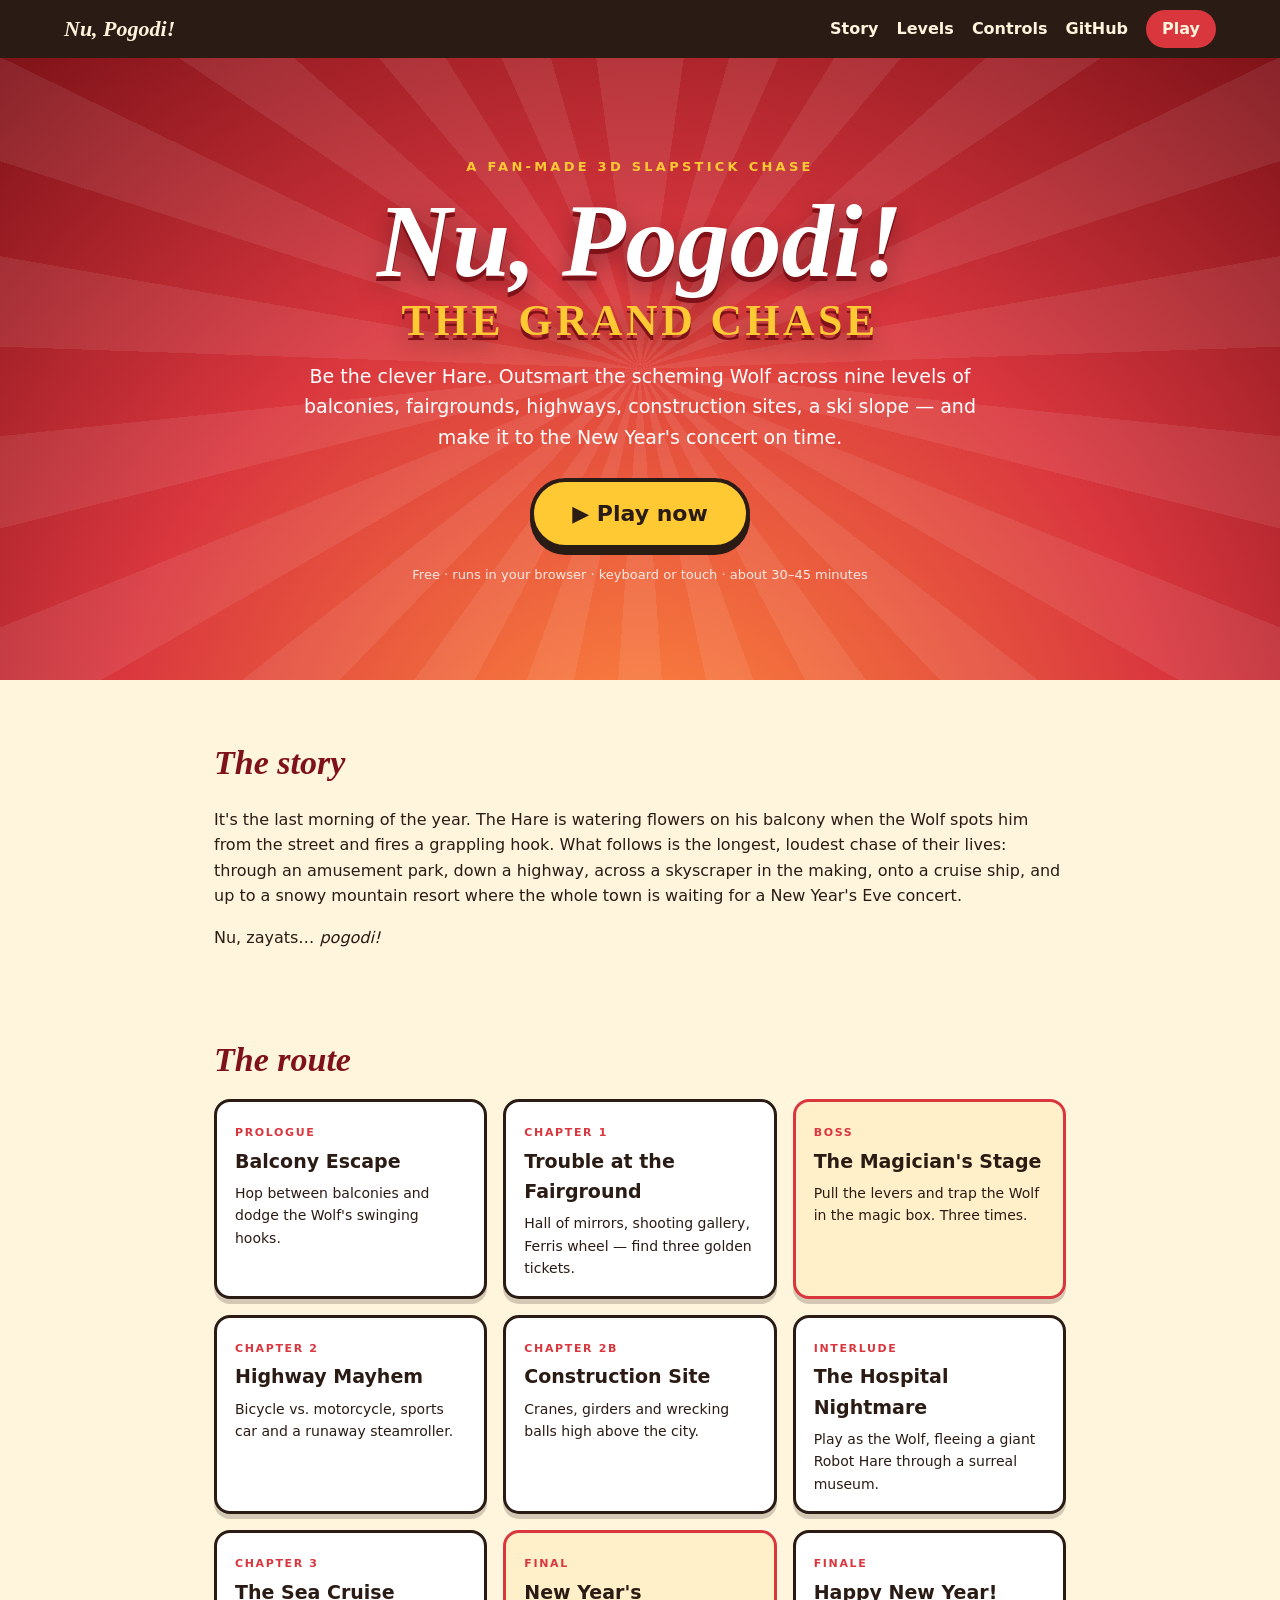
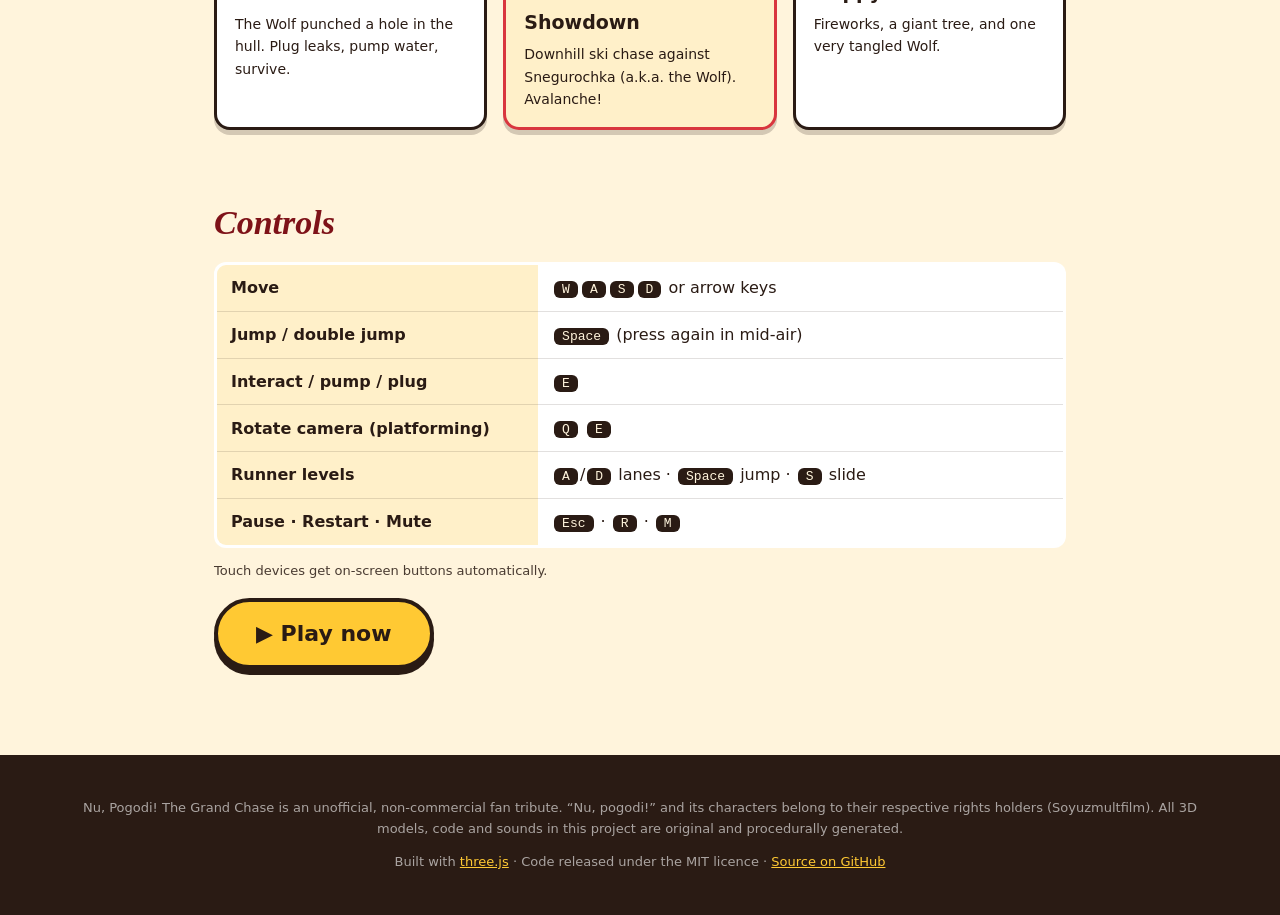
==== index.html @ 2bdf7ccc "Add Nu, Pogodi! The Grand Chase: 3D browser game and website Nine playable levels (platformer, boss " ====
<!doctype html>
<html lang="en">
<head>
  <meta charset="utf-8">
  <meta name="viewport" content="width=device-width, initial-scale=1">
  <title>Nu, Pogodi! The Grand Chase – a free 3D browser game</title>
  <meta name="description" content="Nu, Pogodi! The Grand Chase: a free, fan-made 3D slapstick action-platformer. Outwit the Wolf across six locations and reach the New Year's concert on time. Plays in your browser.">
  <meta property="og:title" content="Nu, Pogodi! The Grand Chase">
  <meta property="og:description" content="Free fan-made 3D slapstick chase game – play instantly in your browser.">
  <meta property="og:type" content="website">
  <link rel="icon" href="favicon.svg" type="image/svg+xml">
  <link rel="stylesheet" href="css/site.css">
</head>
<body>
  <header class="top">
    <a class="brand" href="#top">Nu, Pogodi!</a>
    <nav>
      <a href="#story">Story</a><a href="#levels">Levels</a><a href="#controls">Controls</a>
      <a id="gh-link" href="https://github.com/" rel="noopener">GitHub</a>
      <a class="cta-s" href="play.html">Play</a>
    </nav>
  </header>

  <main id="top">
    <section class="hero">
      <div class="burst" aria-hidden="true"></div>
      <p class="kicker">A fan-made 3D slapstick chase</p>
      <h1>Nu, Pogodi!<small>The Grand Chase</small></h1>
      <p class="lead">Be the clever Hare. Outsmart the scheming Wolf across nine levels of balconies, fairgrounds, highways, construction sites, a ski slope — and make it to the New Year's concert on time.</p>
      <p><a class="cta" href="play.html">▶ Play now</a></p>
      <p class="fine">Free · runs in your browser · keyboard or touch · about 30–45 minutes</p>
    </section>

    <section id="story" class="wrap">
      <h2>The story</h2>
      <p>It's the last morning of the year. The Hare is watering flowers on his balcony when the Wolf spots him from the street and fires a grappling hook. What follows is the longest, loudest chase of their lives: through an amusement park, down a highway, across a skyscraper in the making, onto a cruise ship, and up to a snowy mountain resort where the whole town is waiting for a New Year's Eve concert.</p>
      <p>Nu, zayats… <em>pogodi!</em></p>
    </section>

    <section id="levels" class="wrap">
      <h2>The route</h2>
      <div class="grid">
        <article><span>Prologue</span><h3>Balcony Escape</h3><p>Hop between balconies and dodge the Wolf's swinging hooks.</p></article>
        <article><span>Chapter 1</span><h3>Trouble at the Fairground</h3><p>Hall of mirrors, shooting gallery, Ferris wheel — find three golden tickets.</p></article>
        <article class="boss"><span>Boss</span><h3>The Magician's Stage</h3><p>Pull the levers and trap the Wolf in the magic box. Three times.</p></article>
        <article><span>Chapter 2</span><h3>Highway Mayhem</h3><p>Bicycle vs. motorcycle, sports car and a runaway steamroller.</p></article>
        <article><span>Chapter 2b</span><h3>Construction Site</h3><p>Cranes, girders and wrecking balls high above the city.</p></article>
        <article><span>Interlude</span><h3>The Hospital Nightmare</h3><p>Play as the Wolf, fleeing a giant Robot Hare through a surreal museum.</p></article>
        <article><span>Chapter 3</span><h3>The Sea Cruise</h3><p>The Wolf punched a hole in the hull. Plug leaks, pump water, survive.</p></article>
        <article class="boss"><span>Final</span><h3>New Year's Showdown</h3><p>Downhill ski chase against Snegurochka (a.k.a. the Wolf). Avalanche!</p></article>
        <article><span>Finale</span><h3>Happy New Year!</h3><p>Fireworks, a giant tree, and one very tangled Wolf.</p></article>
      </div>
    </section>

    <section id="controls" class="wrap">
      <h2>Controls</h2>
      <table>
        <tr><th>Move</th><td><kbd>W</kbd><kbd>A</kbd><kbd>S</kbd><kbd>D</kbd> or arrow keys</td></tr>
        <tr><th>Jump / double jump</th><td><kbd>Space</kbd> (press again in mid-air)</td></tr>
        <tr><th>Interact / pump / plug</th><td><kbd>E</kbd></td></tr>
        <tr><th>Rotate camera (platforming)</th><td><kbd>Q</kbd> <kbd>E</kbd></td></tr>
        <tr><th>Runner levels</th><td><kbd>A</kbd>/<kbd>D</kbd> lanes · <kbd>Space</kbd> jump · <kbd>S</kbd> slide</td></tr>
        <tr><th>Pause · Restart · Mute</th><td><kbd>Esc</kbd> · <kbd>R</kbd> · <kbd>M</kbd></td></tr>
      </table>
      <p class="fine">Touch devices get on-screen buttons automatically.</p>
      <p><a class="cta" href="play.html">▶ Play now</a></p>
    </section>
  </main>

  <footer>
    <p>Nu, Pogodi! The Grand Chase is an unofficial, non-commercial fan tribute. “Nu, pogodi!” and its characters belong to their respective rights holders (Soyuzmultfilm). All 3D models, code and sounds in this project are original and procedurally generated.</p>
    <p>Built with <a href="https://threejs.org" rel="noopener">three.js</a> · Code released under the MIT licence · <a id="gh-link2" href="https://github.com/" rel="noopener">Source on GitHub</a></p>
  </footer>

  <script>
    // Point the GitHub links at the repo this site is served from (github.io/<user>/<repo>/)
    (function () {
      var h = location.hostname, m = h.match(/^([^.]+)\.github\.io$/);
      if (!m) return;
      var repo = location.pathname.split('/').filter(Boolean)[0];
      var url = 'https://github.com/' + m[1] + (repo ? '/' + repo : '');
      ['gh-link', 'gh-link2'].forEach(function (id) { var a = document.getElementById(id); if (a) a.href = url; });
    })();
  </script>
</body>
</html>
---- css/site.css ----
:root { --red:#d9363e; --dark:#7e1218; --cream:#fff4dc; --ink:#2a1b14; --gold:#ffc933; --sky:#ffd9a8; }
* { box-sizing: border-box; }
html { scroll-behavior: smooth; }
body { margin: 0; background: var(--cream); color: var(--ink); font-family: "Trebuchet MS", "Segoe UI", system-ui, sans-serif; line-height: 1.6; }
a { color: var(--red); }
.top { position: sticky; top: 0; z-index: 5; display: flex; align-items: center; justify-content: space-between; gap: 12px; padding: 10px 5vw; background: var(--ink); color: var(--cream); }
.top a { color: var(--cream); text-decoration: none; font-weight: 700; }
.brand { font-family: Georgia, serif; font-style: italic; font-size: 22px; }
.top nav { display: flex; gap: 18px; align-items: center; flex-wrap: wrap; }
.top nav a:hover { color: var(--gold); }
.cta-s { background: var(--red); padding: 6px 16px; border-radius: 999px; }

.hero { position: relative; overflow: hidden; text-align: center; padding: 11vh 6vw 9vh; color: #fff; background: radial-gradient(circle at 50% 120%, #ff8a3d, var(--red) 55%, var(--dark)); }
.burst { position: absolute; inset: -50%; background: repeating-conic-gradient(#ffffff14 0 8deg, #0000 8deg 16deg); animation: spin 90s linear infinite; }
@keyframes spin { to { transform: rotate(360deg); } }
.hero > *:not(.burst) { position: relative; }
.kicker { text-transform: uppercase; letter-spacing: .25em; font-size: 13px; font-weight: 800; color: var(--gold); margin: 0; }
h1 { font-family: Georgia, "Times New Roman", serif; font-style: italic; font-size: clamp(44px, 10vw, 104px); line-height: 1; margin: 12px 0 18px; text-shadow: 0 5px 0 var(--dark), 0 10px 24px #0006; }
h1 small { display: block; font-size: .42em; letter-spacing: .08em; color: var(--gold); margin-top: 6px; font-style: normal; font-weight: 900; text-transform: uppercase; }
.lead { max-width: 680px; margin: 0 auto 26px; font-size: 19px; }
.cta { display: inline-block; background: var(--gold); color: var(--ink); text-decoration: none; font-weight: 900; font-size: 22px; padding: 14px 38px; border-radius: 999px; border: 4px solid var(--ink); box-shadow: 0 6px 0 var(--ink); transition: transform .1s, box-shadow .1s; }
.cta:hover { transform: translateY(3px); box-shadow: 0 3px 0 var(--ink); }
.fine { font-size: 13px; opacity: .85; }

.wrap { max-width: 980px; margin: 0 auto; padding: 56px 5vw 10px; }
h2 { font-family: Georgia, serif; font-style: italic; font-size: 34px; margin: 0 0 12px; color: var(--dark); }
.grid { display: grid; grid-template-columns: repeat(auto-fill, minmax(250px, 1fr)); gap: 16px; }
article { background: #fff; border: 3px solid var(--ink); border-radius: 16px; padding: 16px 18px; box-shadow: 0 5px 0 #2a1b1433; }
article span { font-size: 11px; font-weight: 800; letter-spacing: .15em; text-transform: uppercase; color: var(--red); }
article h3 { margin: 2px 0 6px; font-size: 19px; }
article p { margin: 0; font-size: 14px; }
article.boss { background: #fff0c9; border-color: var(--red); }
table { border-collapse: collapse; width: 100%; background: #fff; border-radius: 12px; overflow: hidden; border: 3px solid var(--ink); }
th, td { padding: 10px 14px; text-align: left; border-bottom: 1px solid #2a1b1422; }
th { width: 38%; background: #fff0c9; }
kbd { background: var(--ink); color: var(--cream); border-radius: 6px; padding: 1px 8px; margin: 0 2px; font-size: 13px; }
footer { margin-top: 60px; padding: 30px 6vw; background: var(--ink); color: #fff9; font-size: 13px; text-align: center; }
footer a { color: var(--gold); }
@media (prefers-reduced-motion: reduce) { .burst { animation: none; } html { scroll-behavior: auto; } }
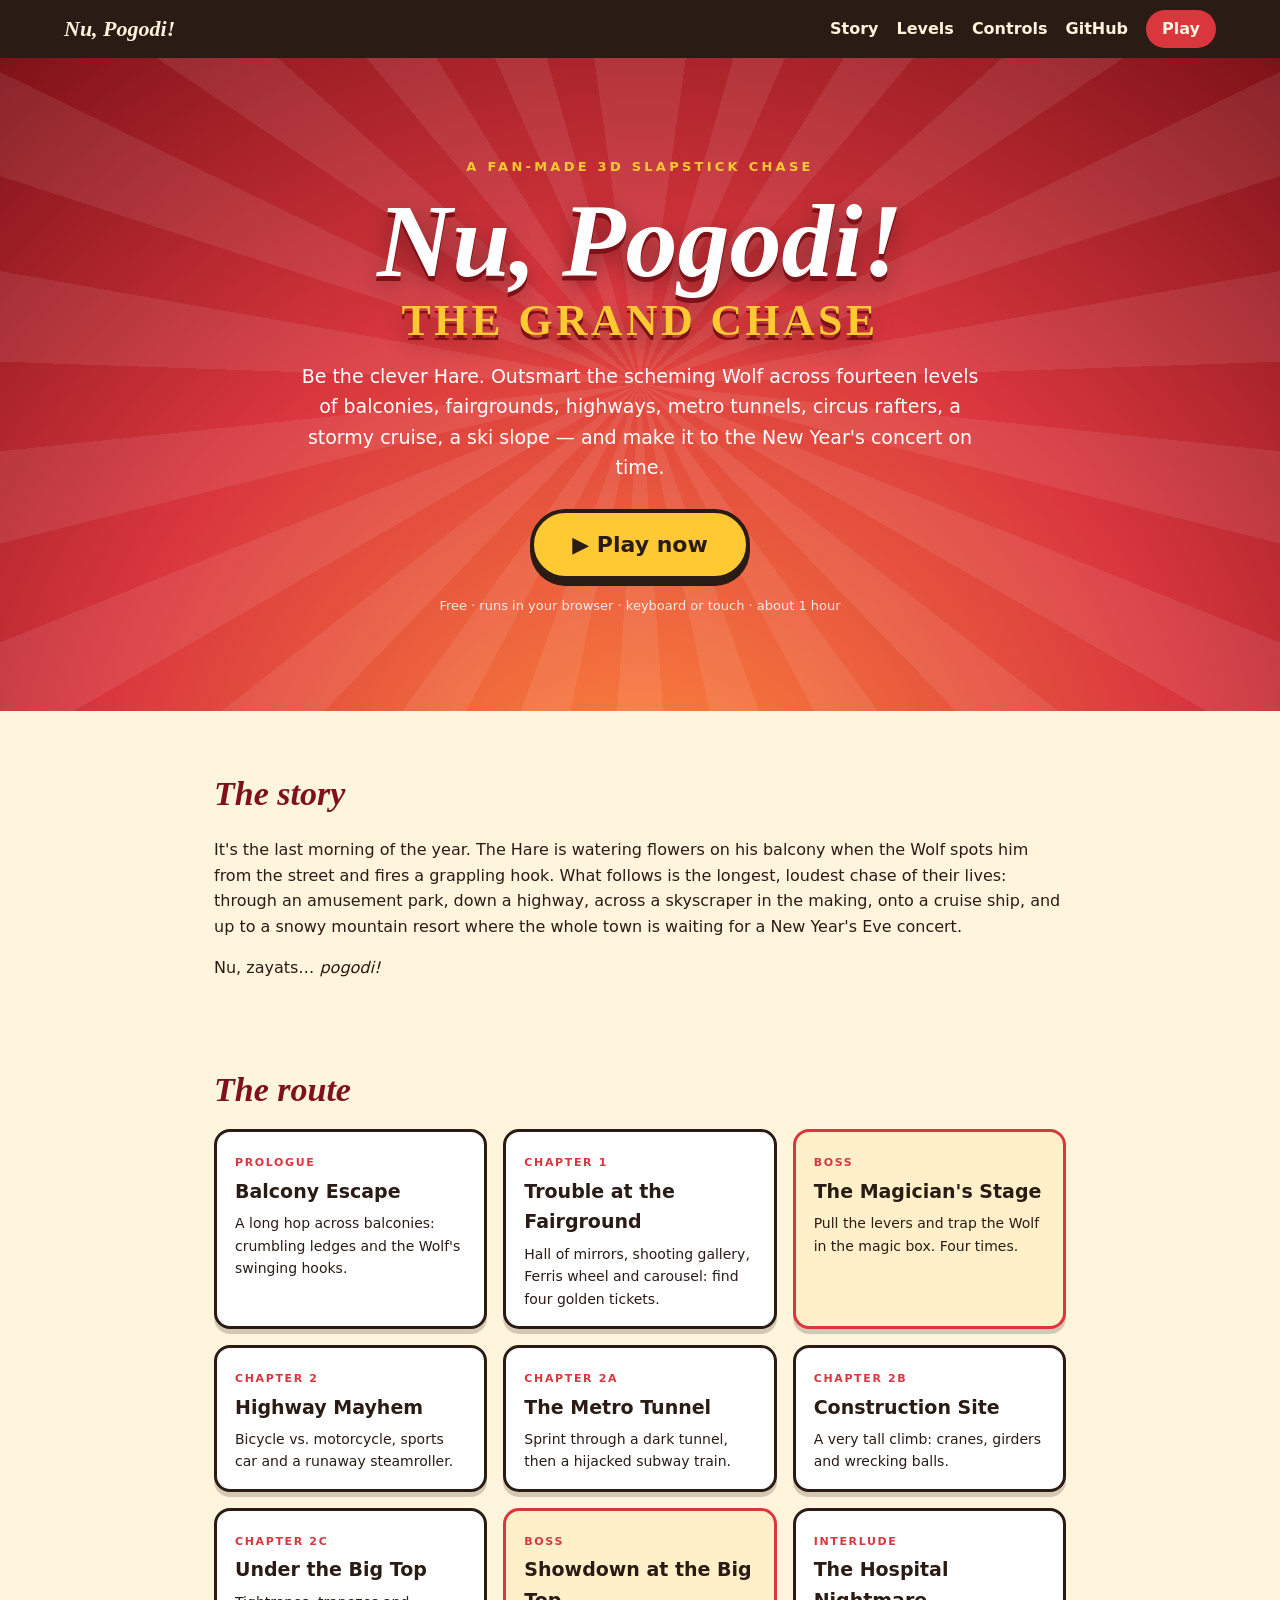
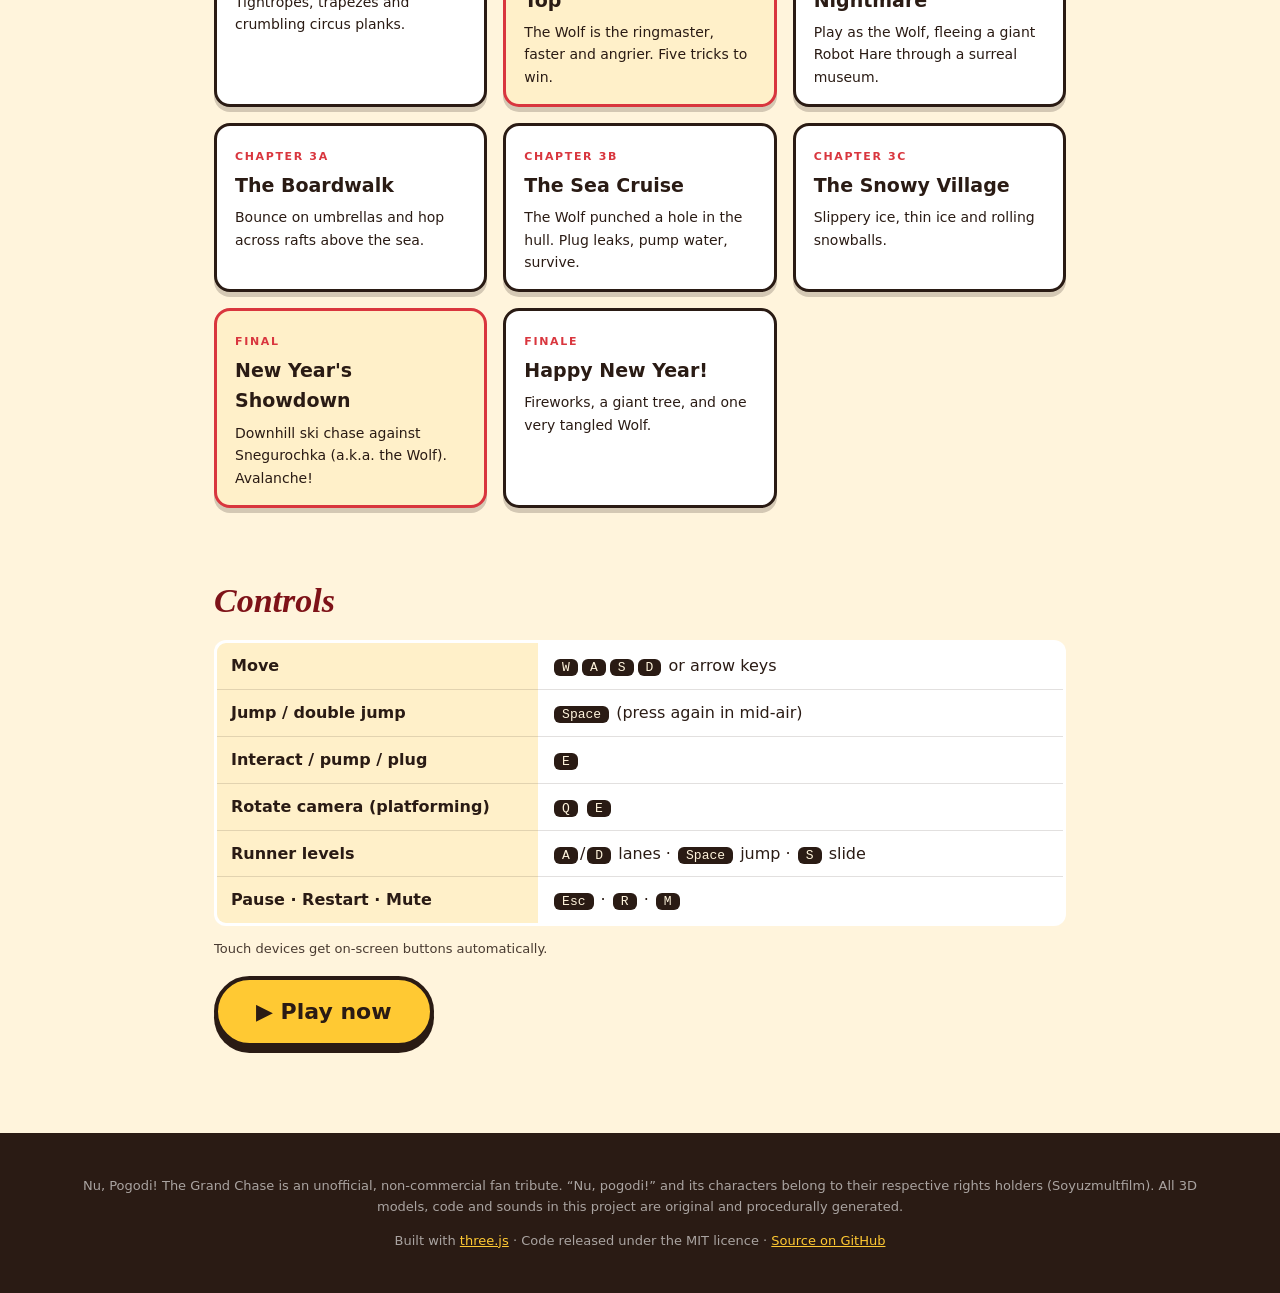
==== commit 7c56eef6: "Add five new levels, lengthen platformer/boss/ship levels New: metro tunnel runner, circus platforme" ====
--- a/index.html
+++ b/index.html
@@ -26,9 +26,9 @@
       <div class="burst" aria-hidden="true"></div>
       <p class="kicker">A fan-made 3D slapstick chase</p>
       <h1>Nu, Pogodi!<small>The Grand Chase</small></h1>
-      <p class="lead">Be the clever Hare. Outsmart the scheming Wolf across nine levels of balconies, fairgrounds, highways, construction sites, a ski slope — and make it to the New Year's concert on time.</p>
+      <p class="lead">Be the clever Hare. Outsmart the scheming Wolf across fourteen levels of balconies, fairgrounds, highways, metro tunnels, circus rafters, a stormy cruise, a ski slope — and make it to the New Year's concert on time.</p>
       <p><a class="cta" href="play.html">▶ Play now</a></p>
-      <p class="fine">Free · runs in your browser · keyboard or touch · about 30–45 minutes</p>
+      <p class="fine">Free · runs in your browser · keyboard or touch · about 1 hour</p>
     </section>
 
     <section id="story" class="wrap">
@@ -40,13 +40,18 @@
     <section id="levels" class="wrap">
       <h2>The route</h2>
       <div class="grid">
-        <article><span>Prologue</span><h3>Balcony Escape</h3><p>Hop between balconies and dodge the Wolf's swinging hooks.</p></article>
-        <article><span>Chapter 1</span><h3>Trouble at the Fairground</h3><p>Hall of mirrors, shooting gallery, Ferris wheel — find three golden tickets.</p></article>
-        <article class="boss"><span>Boss</span><h3>The Magician's Stage</h3><p>Pull the levers and trap the Wolf in the magic box. Three times.</p></article>
+        <article><span>Prologue</span><h3>Balcony Escape</h3><p>A long hop across balconies: crumbling ledges and the Wolf's swinging hooks.</p></article>
+        <article><span>Chapter 1</span><h3>Trouble at the Fairground</h3><p>Hall of mirrors, shooting gallery, Ferris wheel and carousel: find four golden tickets.</p></article>
+        <article class="boss"><span>Boss</span><h3>The Magician's Stage</h3><p>Pull the levers and trap the Wolf in the magic box. Four times.</p></article>
         <article><span>Chapter 2</span><h3>Highway Mayhem</h3><p>Bicycle vs. motorcycle, sports car and a runaway steamroller.</p></article>
-        <article><span>Chapter 2b</span><h3>Construction Site</h3><p>Cranes, girders and wrecking balls high above the city.</p></article>
+        <article><span>Chapter 2a</span><h3>The Metro Tunnel</h3><p>Sprint through a dark tunnel, then a hijacked subway train.</p></article>
+        <article><span>Chapter 2b</span><h3>Construction Site</h3><p>A very tall climb: cranes, girders and wrecking balls.</p></article>
+        <article><span>Chapter 2c</span><h3>Under the Big Top</h3><p>Tightropes, trapezes and crumbling circus planks.</p></article>
+        <article class="boss"><span>Boss</span><h3>Showdown at the Big Top</h3><p>The Wolf is the ringmaster, faster and angrier. Five tricks to win.</p></article>
         <article><span>Interlude</span><h3>The Hospital Nightmare</h3><p>Play as the Wolf, fleeing a giant Robot Hare through a surreal museum.</p></article>
-        <article><span>Chapter 3</span><h3>The Sea Cruise</h3><p>The Wolf punched a hole in the hull. Plug leaks, pump water, survive.</p></article>
+        <article><span>Chapter 3a</span><h3>The Boardwalk</h3><p>Bounce on umbrellas and hop across rafts above the sea.</p></article>
+        <article><span>Chapter 3b</span><h3>The Sea Cruise</h3><p>The Wolf punched a hole in the hull. Plug leaks, pump water, survive.</p></article>
+        <article><span>Chapter 3c</span><h3>The Snowy Village</h3><p>Slippery ice, thin ice and rolling snowballs.</p></article>
         <article class="boss"><span>Final</span><h3>New Year's Showdown</h3><p>Downhill ski chase against Snegurochka (a.k.a. the Wolf). Avalanche!</p></article>
         <article><span>Finale</span><h3>Happy New Year!</h3><p>Fireworks, a giant tree, and one very tangled Wolf.</p></article>
       </div>
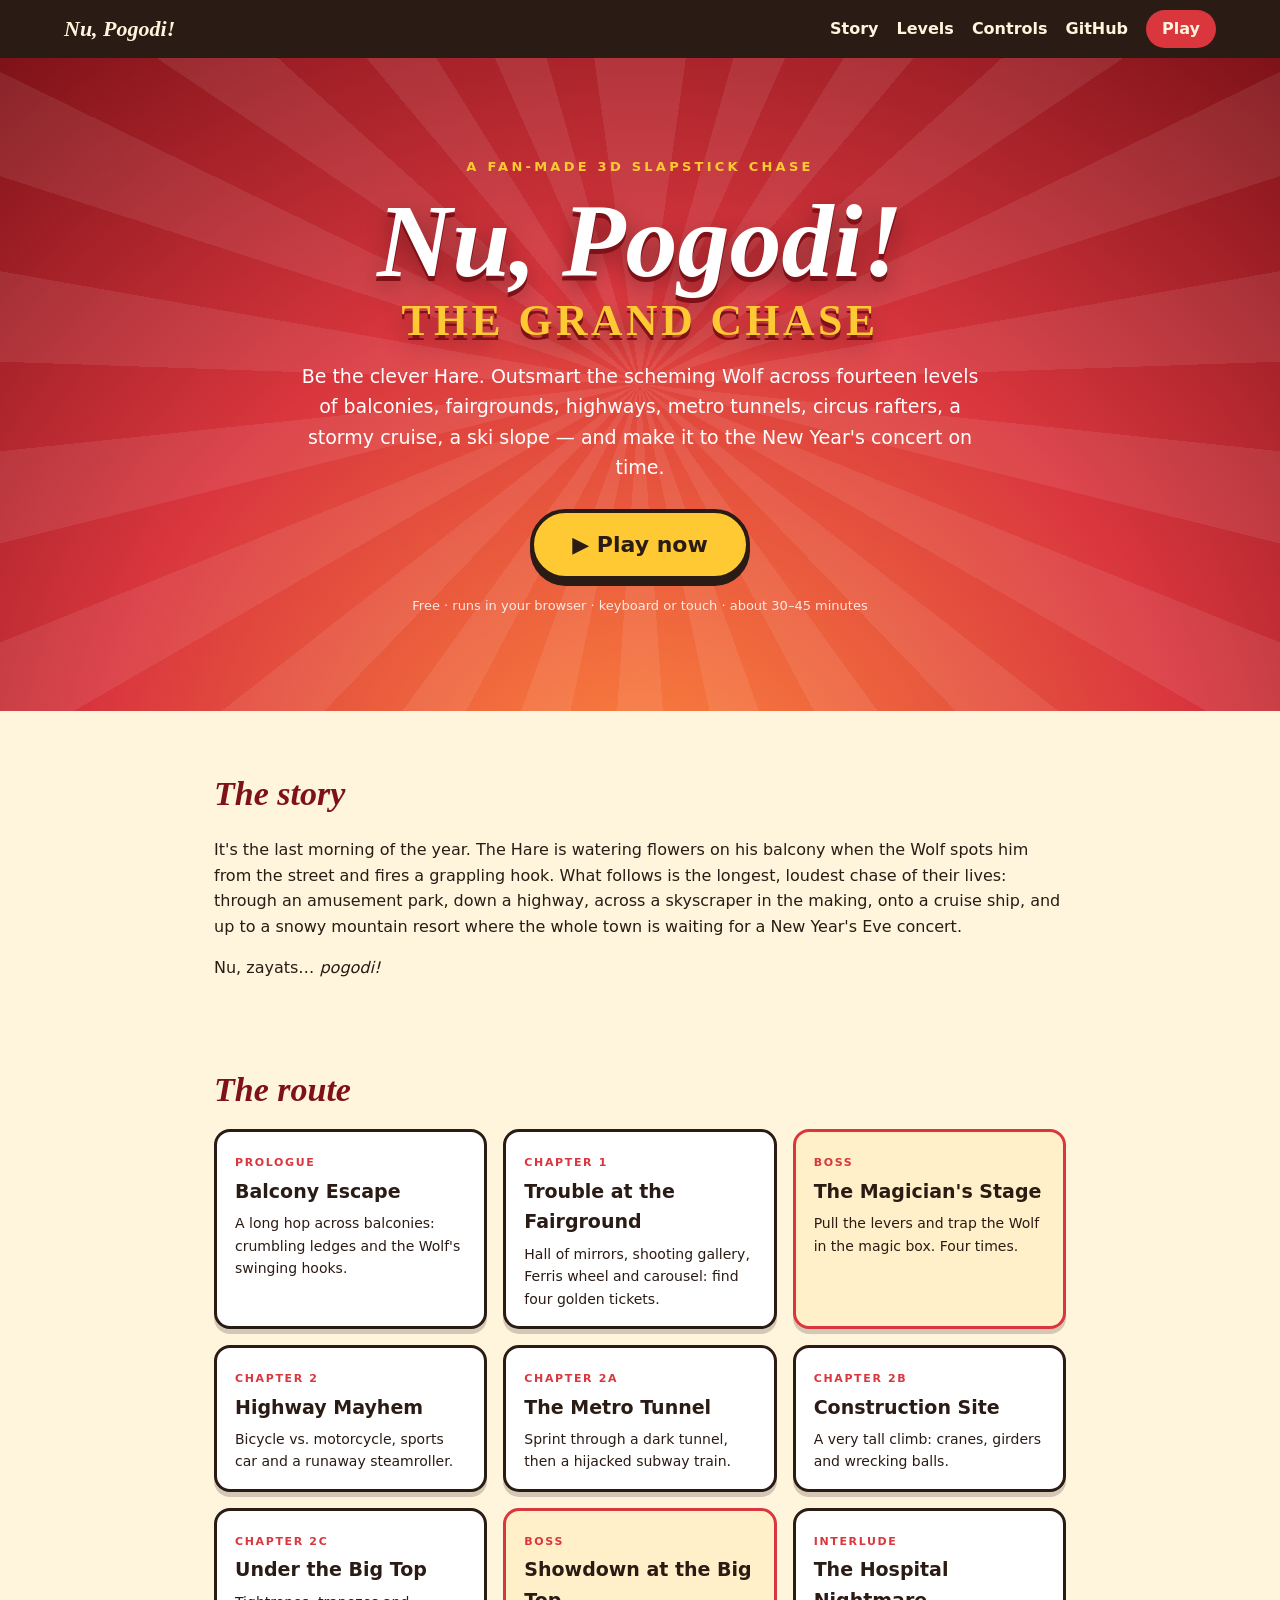
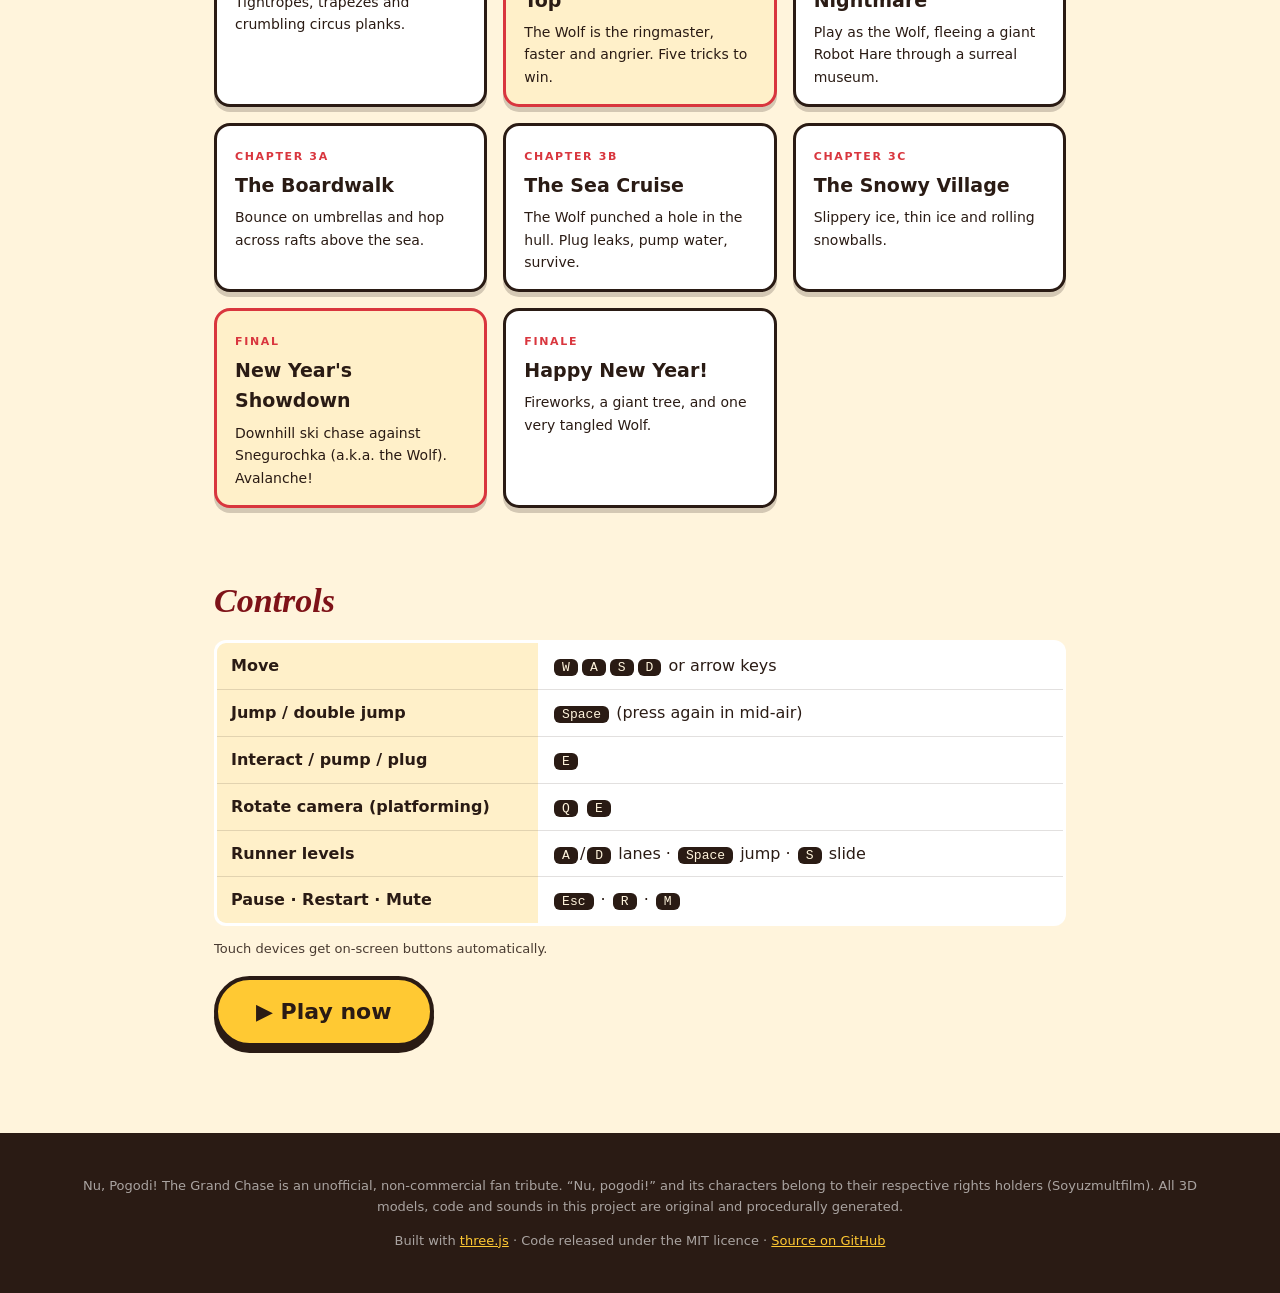
==== commit 7fe2df47: "Correct play-time estimate to 30-45 minutes Co-Authored-By: Claude Sonnet 5.5 <noreply@anthropic.com" ====
--- a/index.html
+++ b/index.html
@@ -1,4 +1,4 @@
-<!doctype html>
+﻿<!doctype html>
 <html lang="en">
 <head>
   <meta charset="utf-8">
@@ -28,7 +28,7 @@
       <h1>Nu, Pogodi!<small>The Grand Chase</small></h1>
       <p class="lead">Be the clever Hare. Outsmart the scheming Wolf across fourteen levels of balconies, fairgrounds, highways, metro tunnels, circus rafters, a stormy cruise, a ski slope — and make it to the New Year's concert on time.</p>
       <p><a class="cta" href="play.html">▶ Play now</a></p>
-      <p class="fine">Free · runs in your browser · keyboard or touch · about 1 hour</p>
+      <p class="fine">Free · runs in your browser · keyboard or touch · about 30–45 minutes</p>
     </section>
 
     <section id="story" class="wrap">
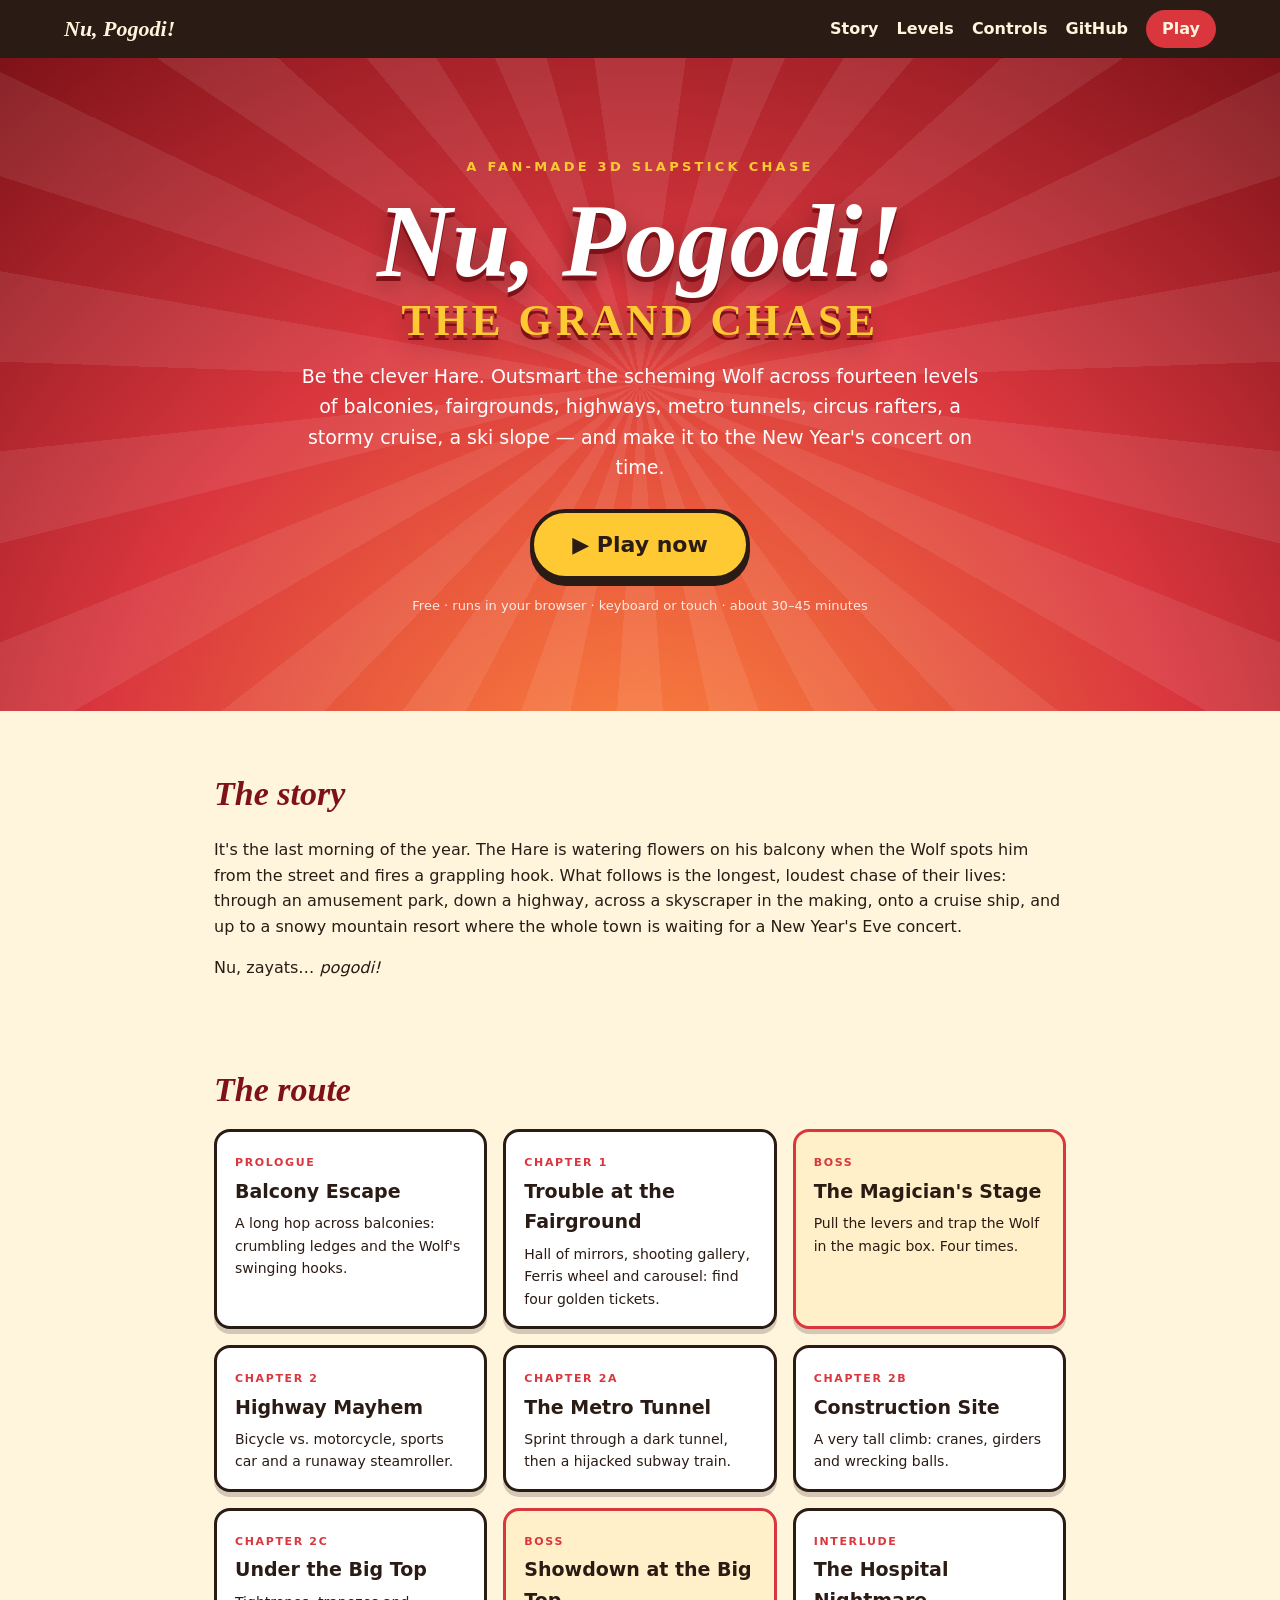
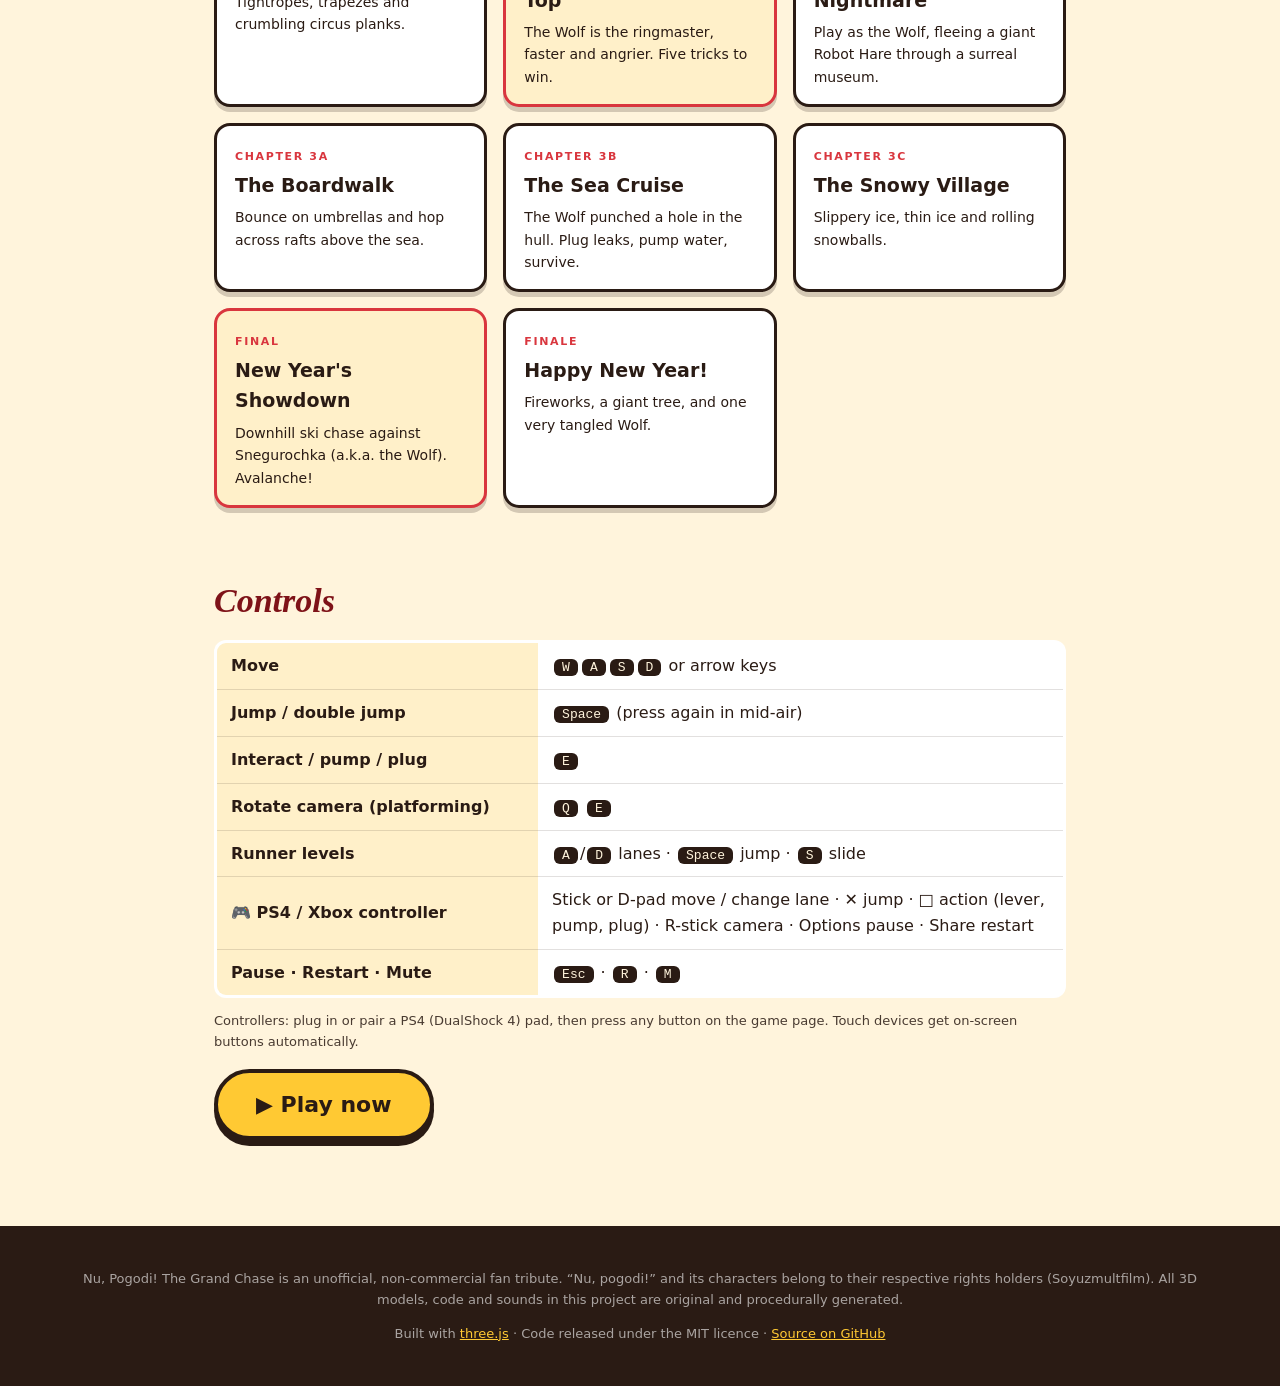
==== commit 51d7b9c1: "Add gamepad support (PS4 DualShock / standard controllers) Sticks and D-pad, face buttons mapped to " ====
--- a/index.html
+++ b/index.html
@@ -65,9 +65,10 @@
         <tr><th>Interact / pump / plug</th><td><kbd>E</kbd></td></tr>
         <tr><th>Rotate camera (platforming)</th><td><kbd>Q</kbd> <kbd>E</kbd></td></tr>
         <tr><th>Runner levels</th><td><kbd>A</kbd>/<kbd>D</kbd> lanes · <kbd>Space</kbd> jump · <kbd>S</kbd> slide</td></tr>
+        <tr><th>🎮 PS4 / Xbox controller</th><td>Stick or D-pad move / change lane · ✕ jump · □ action (lever, pump, plug) · R-stick camera · Options pause · Share restart</td></tr>
         <tr><th>Pause · Restart · Mute</th><td><kbd>Esc</kbd> · <kbd>R</kbd> · <kbd>M</kbd></td></tr>
       </table>
-      <p class="fine">Touch devices get on-screen buttons automatically.</p>
+      <p class="fine">Controllers: plug in or pair a PS4 (DualShock 4) pad, then press any button on the game page. Touch devices get on-screen buttons automatically.</p>
       <p><a class="cta" href="play.html">▶ Play now</a></p>
     </section>
   </main>
